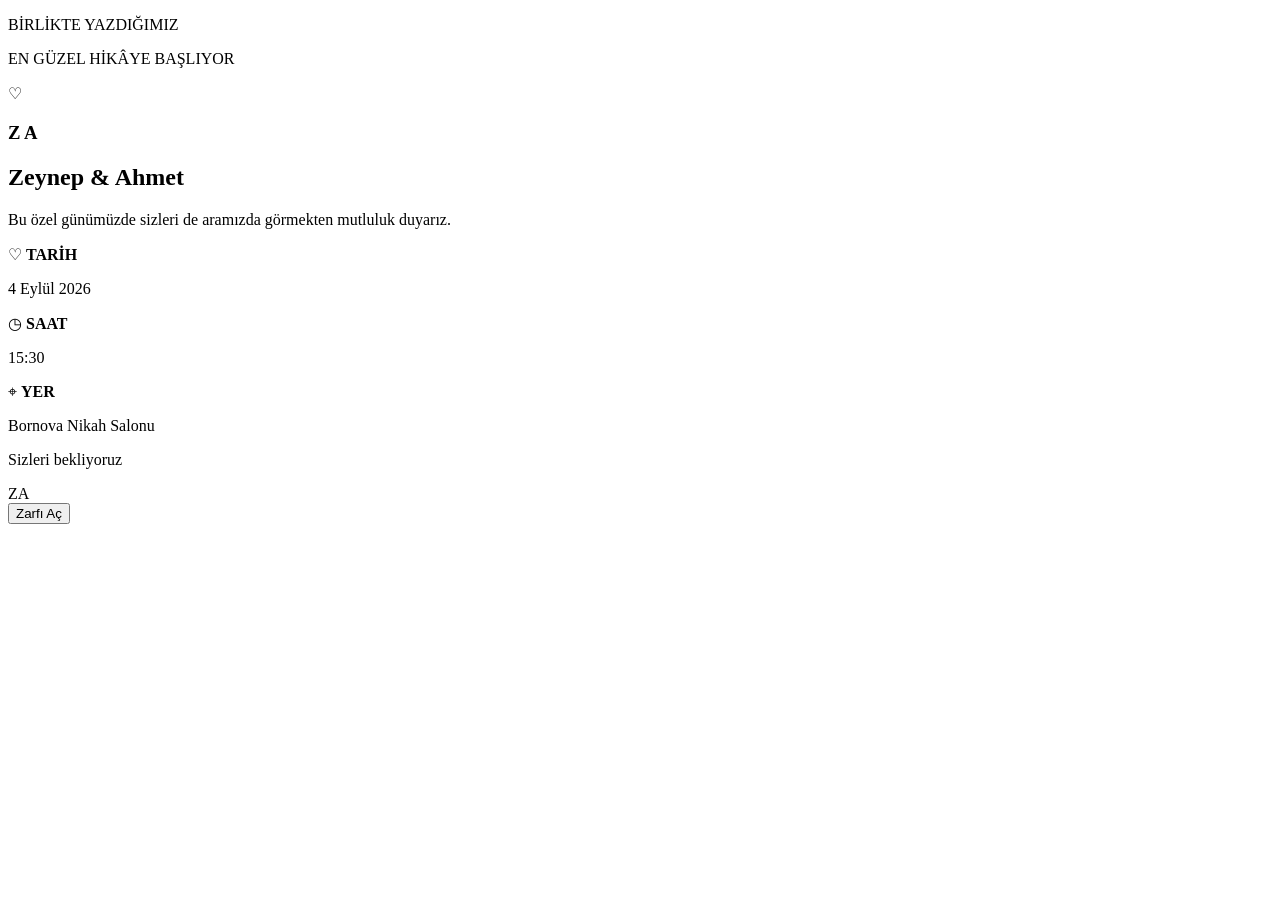
==== index.html @ 815297af "Update index.html" ====
<!DOCTYPE html>
<html lang="tr">
<head>
  <meta charset="UTF-8">

  <meta
    name="viewport"
    content="width=device-width, initial-scale=1.0"
  >

  <title>Zeynep & Ahmet | Nikâh Davetiyesi</title>

  <link rel="stylesheet" href="style.css">
</head>

<body>

  <main class="page">

    <section class="invitation-scene" id="invitationScene">

      <div class="envelope">

        <div class="envelope-back"></div>

        <article class="invitation-card">

          <p class="small-title">
            BİRLİKTE YAZDIĞIMIZ
          </p>

          <p class="small-title">
            EN GÜZEL HİKÂYE BAŞLIYOR
          </p>

          <div class="heart">♡</div>

          <h1>Z A</h1>

          <h2>Zeynep & Ahmet</h2>

          <p class="message">
            Bu özel günümüzde sizleri de aramızda görmekten
            mutluluk duyarız.
          </p>

          <div class="divider"></div>

          <div class="details">

            <div class="detail">
              <span class="icon">♡</span>
              <strong>TARİH</strong>
              <p>4 Eylül 2026</p>
            </div>

            <div class="detail">
              <span class="icon">◷</span>
              <strong>SAAT</strong>
              <p>15:30</p>
            </div>

            <div class="detail">
              <span class="icon">⌖</span>
              <strong>YER</strong>
              <p>Bornova Nikah Salonu</p>
            </div>

          </div>

          <p class="footer-text">
            Sizleri bekliyoruz
          </p>

        </article>

        <div class="envelope-flap"></div>

        <div class="envelope-front"></div>

        <div class="seal">
          ZA
        </div>

      </div>

      <button
        class="open-button"
        id="openButton"
        type="button"
      >
        Zarfı Aç
      </button>

    </section>

  </main>

  <script src="script.js"></script>

</body>
</html>
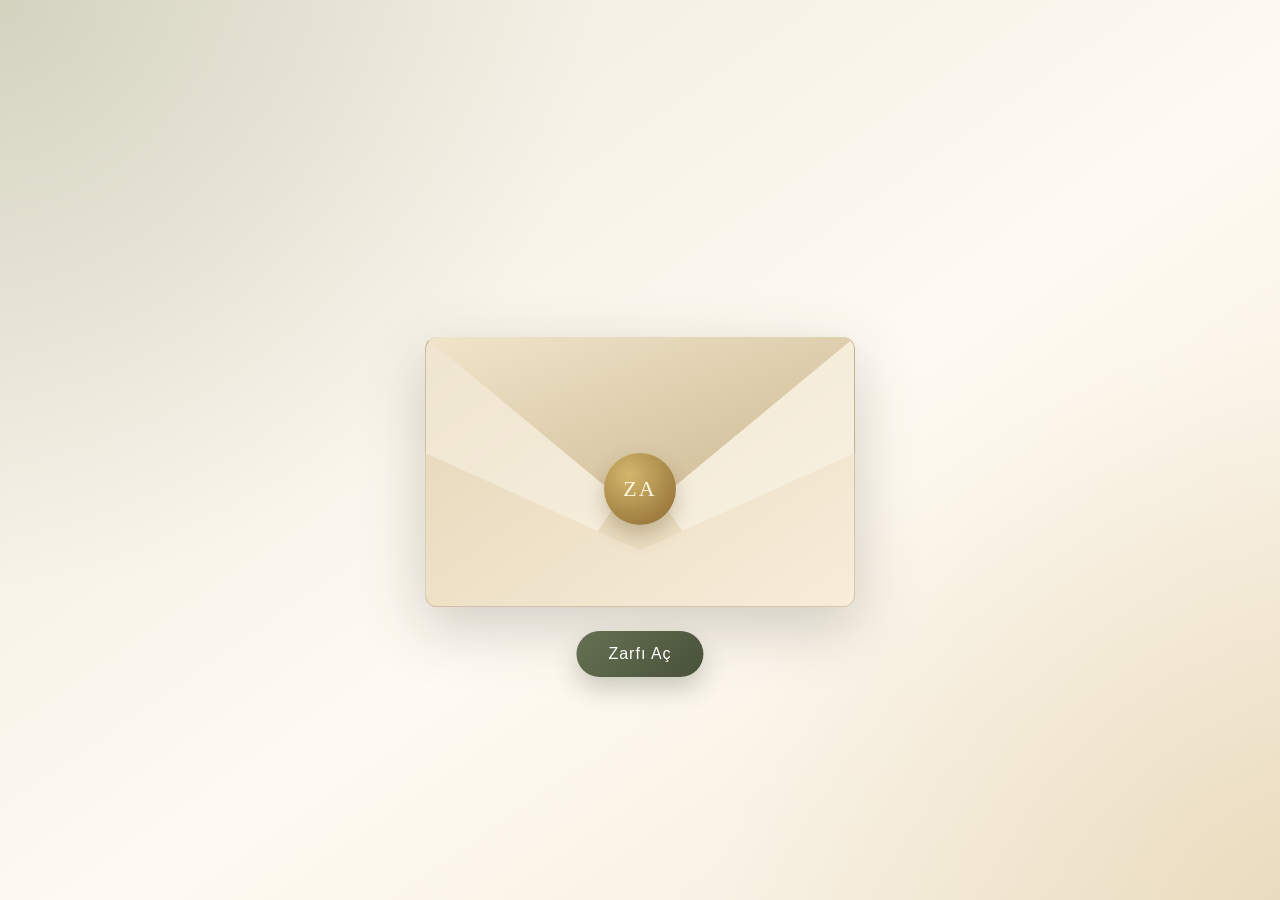
==== commit f09dc3a9: "Update index.html" ====
--- a/index.html
+++ b/index.html
@@ -97,7 +97,15 @@
 
   </main>
 
-  <script src="script.js"></script>
+ <script>
+const scene = document.getElementById("invitationScene");
+const button = document.getElementById("openButton");
+
+button.addEventListener("click", function () {
+    scene.classList.add("opened");
+    button.disabled = true;
+});
+</script>
 
 </body>
 </html>
--- a/style.css
+++ b/style.css
@@ -0,0 +1,317 @@
+* {
+  box-sizing: border-box;
+}
+
+html,
+body {
+  margin: 0;
+  min-height: 100%;
+}
+
+body {
+  min-height: 100vh;
+  overflow-x: hidden;
+  font-family: Georgia, "Times New Roman", serif;
+  color: #3f4735;
+  background:
+    radial-gradient(circle at top left, rgba(117, 131, 91, 0.22), transparent 38%),
+    radial-gradient(circle at bottom right, rgba(199, 161, 86, 0.2), transparent 36%),
+    linear-gradient(145deg, #eee9dc, #fffaf2 55%, #f2ead8);
+}
+
+.page {
+  min-height: 100vh;
+  display: flex;
+  align-items: center;
+  justify-content: center;
+  padding: 34px 16px 70px;
+}
+
+.invitation-scene {
+  position: relative;
+  width: min(92vw, 430px);
+  height: 390px;
+  perspective: 1400px;
+  transition: height 1s ease;
+}
+
+.envelope {
+  position: absolute;
+  left: 0;
+  bottom: 20px;
+  width: 100%;
+  height: 270px;
+  filter: drop-shadow(0 20px 30px rgba(51, 45, 33, 0.22));
+}
+
+.envelope-back {
+  position: absolute;
+  inset: 0;
+  overflow: hidden;
+  border: 1px solid rgba(122, 100, 60, 0.25);
+  border-radius: 12px;
+  background: linear-gradient(145deg, #dbc9a5, #f5ead2);
+}
+
+.envelope-back::before,
+.envelope-back::after {
+  content: "";
+  position: absolute;
+  bottom: -10px;
+  width: 78%;
+  height: 115%;
+  background: rgba(255, 251, 242, 0.55);
+}
+
+.envelope-back::before {
+  left: -35%;
+  transform: rotate(34deg);
+}
+
+.envelope-back::after {
+  right: -35%;
+  transform: rotate(-34deg);
+}
+
+.invitation-card {
+  position: absolute;
+  left: 22px;
+  bottom: 14px;
+  z-index: 2;
+  width: calc(100% - 44px);
+  min-height: 515px;
+  padding: 38px 22px 30px;
+  text-align: center;
+  border: 1px solid rgba(174, 136, 70, 0.42);
+  border-radius: 17px;
+  opacity: 0;
+  transform: translateY(255px) scale(0.96);
+  transition:
+    transform 1.25s cubic-bezier(.2, .8, .2, 1),
+    opacity 0.55s ease;
+  box-shadow: 0 16px 36px rgba(52, 46, 35, 0.18);
+  background:
+    linear-gradient(rgba(255, 255, 255, 0.94), rgba(255, 255, 255, 0.94)),
+    repeating-linear-gradient(
+      0deg,
+      transparent,
+      transparent 5px,
+      rgba(120, 95, 55, 0.03) 6px
+    );
+}
+
+.envelope-flap {
+  position: absolute;
+  top: 0;
+  left: 0;
+  z-index: 4;
+  width: 100%;
+  height: 178px;
+  transform-origin: top center;
+  transition: transform 0.9s ease;
+  clip-path: polygon(0 0, 100% 0, 50% 100%);
+  border-radius: 12px 12px 0 0;
+  background: linear-gradient(160deg, #f0e4ca, #cab68e);
+}
+
+.envelope-front {
+  position: absolute;
+  inset: 0;
+  z-index: 3;
+  pointer-events: none;
+  clip-path: polygon(0 43%, 50% 79%, 100% 43%, 100% 100%, 0 100%);
+  border: 1px solid rgba(122, 100, 60, 0.2);
+  border-radius: 12px;
+  background: linear-gradient(145deg, #e6d6b7, #f7edda);
+}
+
+.seal {
+  position: absolute;
+  top: 116px;
+  left: 50%;
+  z-index: 5;
+  width: 72px;
+  height: 72px;
+  display: grid;
+  place-items: center;
+  transform: translateX(-50%);
+  border-radius: 50%;
+  color: #fff6df;
+  font-size: 22px;
+  letter-spacing: 2px;
+  transition: opacity 0.35s ease, transform 0.35s ease;
+  box-shadow: 0 10px 20px rgba(82, 59, 23, 0.26);
+  background: radial-gradient(circle at 35% 30%, #d4b76d, #8b682e);
+}
+
+.open-button {
+  position: absolute;
+  left: 50%;
+  bottom: -50px;
+  z-index: 8;
+  transform: translateX(-50%);
+  padding: 14px 32px;
+  border: 0;
+  border-radius: 999px;
+  color: #fff;
+  font-size: 16px;
+  letter-spacing: 1px;
+  cursor: pointer;
+  background: linear-gradient(135deg, #667153, #485139);
+  box-shadow: 0 12px 25px rgba(54, 64, 43, 0.24);
+  transition: transform 0.2s ease, opacity 0.4s ease;
+}
+
+.open-button:active {
+  transform: translateX(-50%) scale(0.96);
+}
+
+.invitation-scene.opened {
+  height: 660px;
+}
+
+.invitation-scene.opened .envelope-flap {
+  z-index: 1;
+  transform: rotateX(180deg);
+}
+
+.invitation-scene.opened .seal {
+  opacity: 0;
+  transform: translateX(-50%) scale(0.35);
+}
+
+.invitation-scene.opened .invitation-card {
+  z-index: 6;
+  opacity: 1;
+  transform: translateY(-170px) scale(1);
+}
+
+.invitation-scene.opened .open-button {
+  opacity: 0;
+  pointer-events: none;
+}
+
+.small-title {
+  margin: 0 0 7px;
+  color: #68705c;
+  font-family: Arial, sans-serif;
+  font-size: 12px;
+  font-weight: 400;
+  letter-spacing: 3px;
+}
+
+.heart {
+  margin: 12px 0 15px;
+  color: #b58a3f;
+  font-size: 28px;
+}
+
+.invitation-card h1 {
+  margin: 0;
+  color: #45503b;
+  font-size: 68px;
+  font-weight: 400;
+  line-height: 1;
+  letter-spacing: 14px;
+}
+
+.invitation-card h2 {
+  margin: 18px 0 14px;
+  color: #a5772e;
+  font-family: "Brush Script MT", "Segoe Script", cursive;
+  font-size: 42px;
+  font-weight: 400;
+}
+
+.message {
+  max-width: 305px;
+  margin: 0 auto 20px;
+  color: #555b4d;
+  font-family: Arial, sans-serif;
+  font-size: 14px;
+  line-height: 1.85;
+  letter-spacing: 1.2px;
+}
+
+.divider {
+  width: 110px;
+  height: 1px;
+  margin: 20px auto;
+  background: linear-gradient(to right, transparent, #b78d43, transparent);
+}
+
+.details {
+  display: grid;
+  grid-template-columns: repeat(3, 1fr);
+  gap: 6px;
+  font-family: Arial, sans-serif;
+}
+
+.detail {
+  min-width: 0;
+  padding: 8px 5px;
+  border-right: 1px solid rgba(180, 138, 67, 0.38);
+}
+
+.detail:last-child {
+  border-right: 0;
+}
+
+.icon {
+  display: block;
+  margin-bottom: 8px;
+  color: #a97d33;
+  font-size: 23px;
+}
+
+.detail strong {
+  display: block;
+  margin-bottom: 7px;
+  color: #8b7145;
+  font-size: 10px;
+  letter-spacing: 2px;
+}
+
+.detail p {
+  margin: 0;
+  color: #30352d;
+  font-size: 12px;
+  line-height: 1.45;
+}
+
+.footer-text {
+  margin: 25px 0 0;
+  color: #4d5245;
+  font-family: "Brush Script MT", "Segoe Script", cursive;
+  font-size: 28px;
+}
+
+@media (max-width: 390px) {
+  .page {
+    padding-left: 10px;
+    padding-right: 10px;
+  }
+
+  .invitation-scene {
+    width: 96vw;
+  }
+
+  .invitation-card {
+    left: 16px;
+    width: calc(100% - 32px);
+    padding-left: 14px;
+    padding-right: 14px;
+  }
+
+  .invitation-card h1 {
+    font-size: 57px;
+  }
+
+  .invitation-card h2 {
+    font-size: 35px;
+  }
+
+  .detail p {
+    font-size: 11px;
+  }
+}
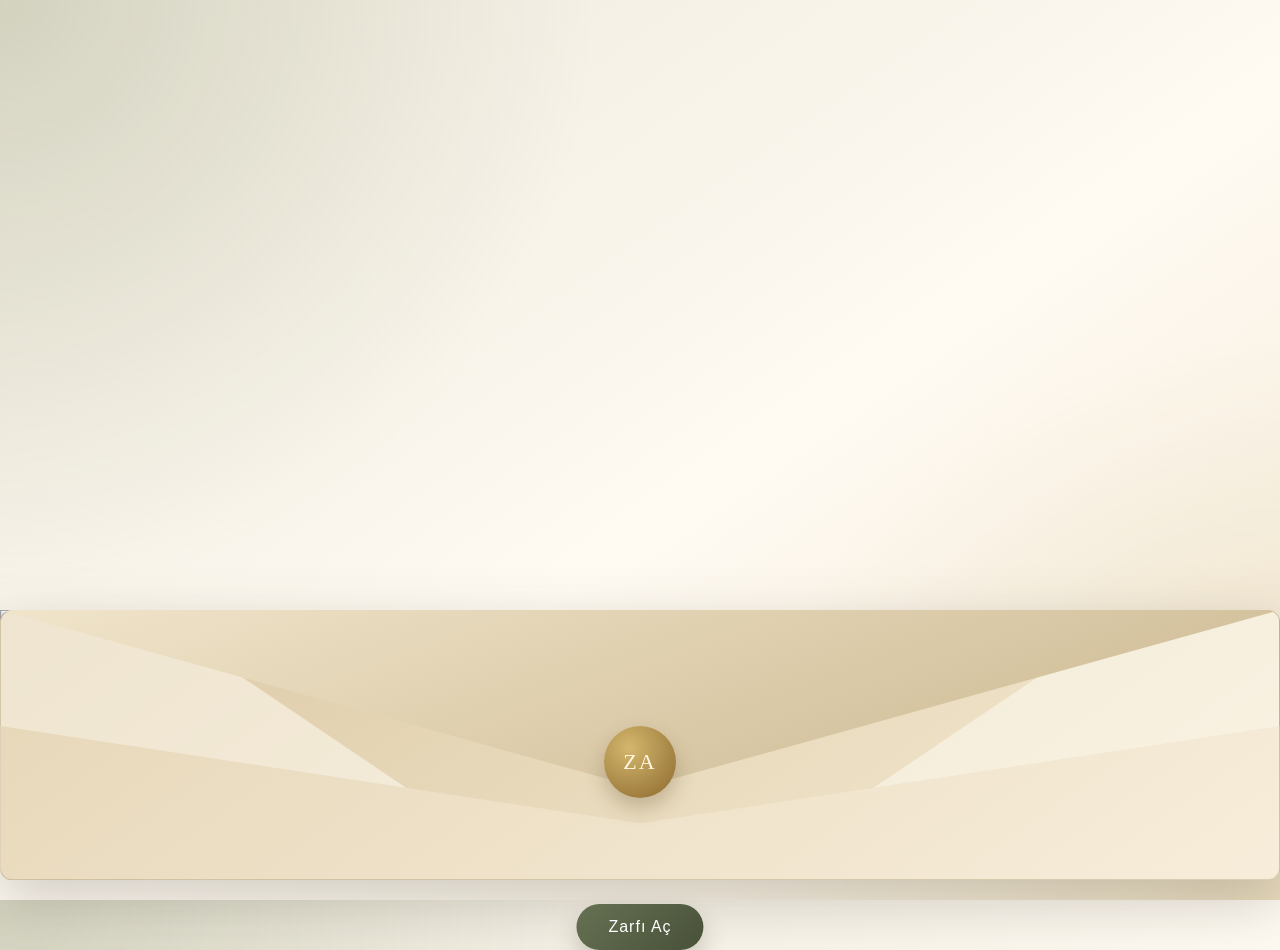
==== commit 3575e235: "Update index.html" ====
--- a/index.html
+++ b/index.html
@@ -1,111 +1,76 @@
-
 <!DOCTYPE html>
 <html lang="tr">
+
 <head>
-  <meta charset="UTF-8">
 
-  <meta
-    name="viewport"
-    content="width=device-width, initial-scale=1.0"
-  >
+<meta charset="UTF-8">
 
-  <title>Zeynep & Ahmet | Nikâh Davetiyesi</title>
+<meta
+name="viewport"
+content="width=device-width, initial-scale=1.0">
 
-  <link rel="stylesheet" href="style.css">
+<title>
+Zeynep & Ahmet
+</title>
+
+<link rel="stylesheet" href="style.css">
+
+<link rel="preconnect" href="https://fonts.googleapis.com">
+
+<link rel="preconnect"
+href="https://fonts.gstatic.com"
+crossorigin>
+
+<link href="https://fonts.googleapis.com/css2?family=Cormorant+Garamond:wght@300;400;500;600&family=Great+Vibes&display=swap"
+rel="stylesheet">
+
 </head>
 
 <body>
 
-  <main class="page">
+<div class="background"></div>
 
-    <section class="invitation-scene" id="invitationScene">
+<div class="particles"></div>
 
-      <div class="envelope">
+<div class="container">
 
-        <div class="envelope-back"></div>
+<div
+class="envelope"
+id="envelope">
 
-        <article class="invitation-card">
+<div class="envelope-back"></div>
 
-          <p class="small-title">
-            BİRLİKTE YAZDIĞIMIZ
-          </p>
+<div class="letter">
 
-          <p class="small-title">
-            EN GÜZEL HİKÂYE BAŞLIYOR
-          </p>
+<img
+src="davetiye.png"
+class="invitation-image"
+alt="Nikah Davetiyesi">
 
-          <div class="heart">♡</div>
+</div>
 
-          <h1>Z A</h1>
+<div class="envelope-front"></div>
 
-          <h2>Zeynep & Ahmet</h2>
+<div class="envelope-flap"></div>
 
-          <p class="message">
-            Bu özel günümüzde sizleri de aramızda görmekten
-            mutluluk duyarız.
-          </p>
+<div class="seal">
+ZA
+</div>
 
-          <div class="divider"></div>
+</div>
 
-          <div class="details">
+<button
+id="openBtn"
+class="open-button">
 
-            <div class="detail">
-              <span class="icon">♡</span>
-              <strong>TARİH</strong>
-              <p>4 Eylül 2026</p>
-            </div>
+Zarfı Aç
 
-            <div class="detail">
-              <span class="icon">◷</span>
-              <strong>SAAT</strong>
-              <p>15:30</p>
-            </div>
+</button>
 
-            <div class="detail">
-              <span class="icon">⌖</span>
-              <strong>YER</strong>
-              <p>Bornova Nikah Salonu</p>
-            </div>
+</div>
 
-          </div>
-
-          <p class="footer-text">
-            Sizleri bekliyoruz
-          </p>
-
-        </article>
-
-        <div class="envelope-flap"></div>
-
-        <div class="envelope-front"></div>
-
-        <div class="seal">
-          ZA
-        </div>
-
-      </div>
-
-      <button
-        class="open-button"
-        id="openButton"
-        type="button"
-      >
-        Zarfı Aç
-      </button>
-
-    </section>
-
-  </main>
-
- <script>
-const scene = document.getElementById("invitationScene");
-const button = document.getElementById("openButton");
-
-button.addEventListener("click", function () {
-    scene.classList.add("opened");
-    button.disabled = true;
-});
-</script>
+<script src="script.js"></script>
 
 </body>
+
 </html>
--- a/style.css
+++ b/style.css
@@ -181,9 +181,29 @@
 }
 
 .invitation-scene.opened .invitation-card {
-  z-index: 6;
-  opacity: 1;
-  transform: translateY(-170px) scale(1);
+    z-index: 6;
+    opacity: 1;
+    transform: translateY(-170px) scale(1);
+    animation: cardRise 1.3s cubic-bezier(.22,1,.36,1);
+}
+
+@keyframes cardRise {
+
+    0%{
+        opacity:0;
+        transform:translateY(220px) scale(.90);
+    }
+
+    60%{
+        opacity:1;
+        transform:translateY(-190px) scale(1.03);
+    }
+
+    100%{
+        opacity:1;
+        transform:translateY(-170px) scale(1);
+    }
+
 }
 
 .invitation-scene.opened .open-button {
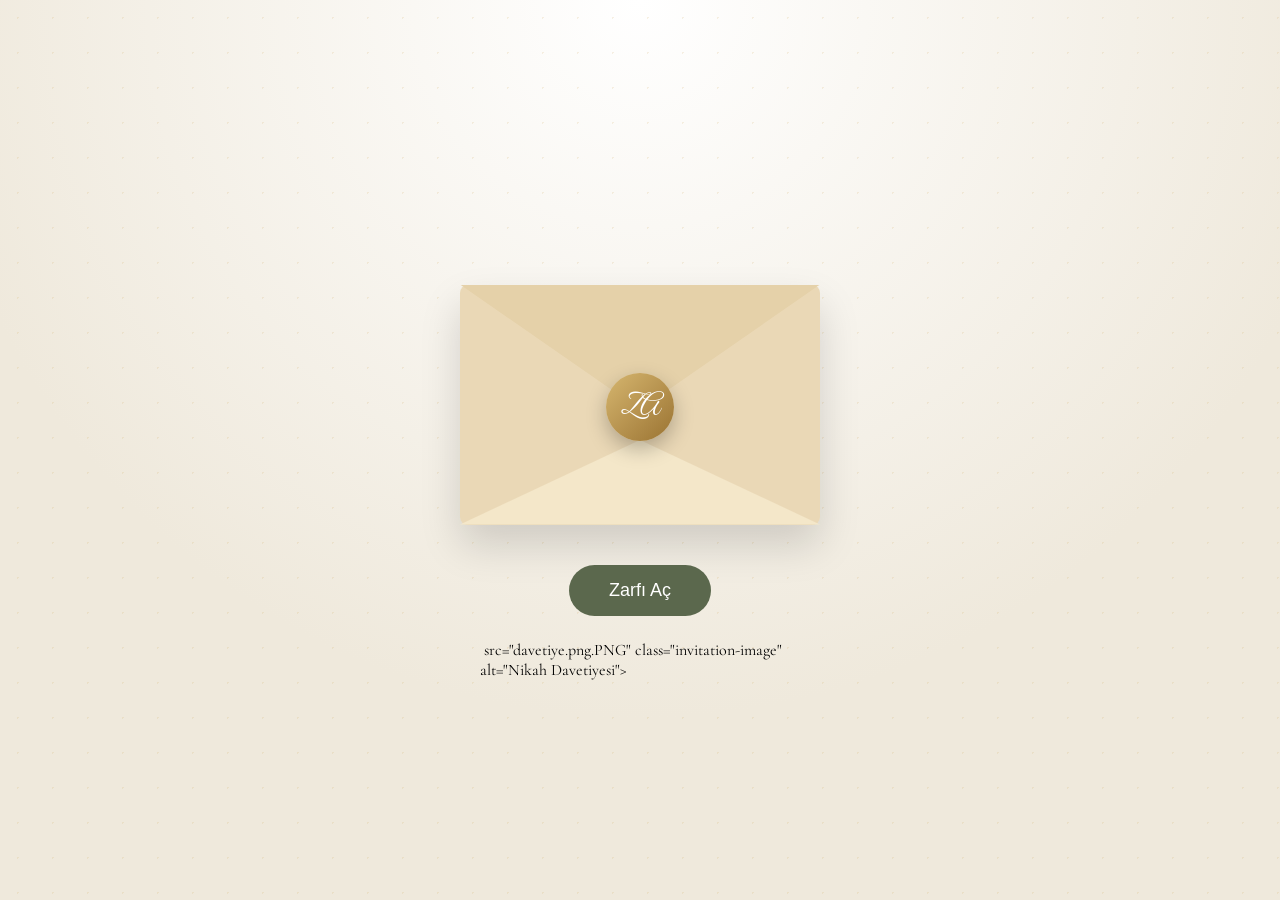
==== commit f5d9fe39: "Update index.html" ====
--- a/index.html
+++ b/index.html
@@ -42,8 +42,8 @@
 
 <div class="letter">
 
-<img
-src="davetiye.png"
+<img>
+src="davetiye.png.PNG"
 class="invitation-image"
 alt="Nikah Davetiyesi">
 
--- a/style.css
+++ b/style.css
@@ -1,337 +1,275 @@
-* {
-  box-sizing: border-box;
-}
-
-html,
-body {
-  margin: 0;
-  min-height: 100%;
-}
-
-body {
-  min-height: 100vh;
-  overflow-x: hidden;
-  font-family: Georgia, "Times New Roman", serif;
-  color: #3f4735;
-  background:
-    radial-gradient(circle at top left, rgba(117, 131, 91, 0.22), transparent 38%),
-    radial-gradient(circle at bottom right, rgba(199, 161, 86, 0.2), transparent 36%),
-    linear-gradient(145deg, #eee9dc, #fffaf2 55%, #f2ead8);
-}
-
-.page {
-  min-height: 100vh;
-  display: flex;
-  align-items: center;
-  justify-content: center;
-  padding: 34px 16px 70px;
-}
-
-.invitation-scene {
+*{
+margin:0;
+padding:0;
+box-sizing:border-box;
+}
+
+body{
+
+background:#efe9dc;
+
+font-family:'Cormorant Garamond',serif;
+
+overflow:hidden;
+
+height:100vh;
+
+display:flex;
+
+justify-content:center;
+
+align-items:center;
+
+}
+
+.background{
+
+position:fixed;
+
+inset:0;
+
+background:
+
+radial-gradient(circle at top,#ffffff,#efe9dc 65%);
+
+z-index:-3;
+
+}
+
+.particles{
+
+position:fixed;
+
+inset:0;
+
+background-image:
+
+radial-gradient(#d4b06a 1px,transparent 1px);
+
+background-size:35px 35px;
+
+opacity:.18;
+
+animation:moveBackground 35s linear infinite;
+
+z-index:-2;
+
+}
+
+@keyframes moveBackground{
+
+from{
+
+transform:translateY(0);
+
+}
+
+to{
+
+transform:translateY(-35px);
+
+}
+
+}
+
+.container{
+
+position:relative;
+
+width:420px;
+
+height:520px;
+
+display:flex;
+
+flex-direction:column;
+
+justify-content:center;
+
+align-items:center;
+
+}
+
+.envelope{
+
+position:relative;
+
+width:360px;
+
+height:240px;
+
+cursor:pointer;
+
+perspective:1200px;
+
+}
+
+.envelope-back{
+
+position:absolute;
+
+width:100%;
+
+height:100%;
+
+background:#ead8b6;
+
+border-radius:8px;
+
+box-shadow:
+
+0 20px 40px rgba(0,0,0,.15);
+
+overflow:hidden;
+
+}
+.envelope-front{
+
+position:absolute;
+bottom:0;
+width:100%;
+height:130px;
+background:#f4e7c9;
+clip-path:polygon(0 100%,50% 35%,100% 100%);
+z-index:4;
+
+}
+
+.envelope-flap{
+
+position:absolute;
+top:0;
+width:100%;
+height:125px;
+background:#e5d1a9;
+clip-path:polygon(0 0,100% 0,50% 100%);
+transform-origin:top;
+transition:1.2s;
+z-index:6;
+
+}
+
+.seal{
+
+position:absolute;
+left:50%;
+top:88px;
+transform:translateX(-50%);
+width:68px;
+height:68px;
+border-radius:50%;
+background:linear-gradient(135deg,#d6b66f,#9a7332);
+display:flex;
+justify-content:center;
+align-items:center;
+font-family:'Great Vibes',cursive;
+font-size:28px;
+color:white;
+box-shadow:0 8px 20px rgba(0,0,0,.25);
+z-index:7;
+transition:.5s;
+
+}
+
+.letter{
+
+position:absolute;
+left:20px;
+bottom:10px;
+width:320px;
+transform:translateY(165px);
+transition:1.4s cubic-bezier(.2,.9,.2,1);
+z-index:2;
+
+}
+
+.invitation-image{
+
+width:100%;
+display:block;
+border-radius:18px;
+box-shadow:0 20px 40px rgba(0,0,0,.25);
+
+}
+
+.open-button{
+
+margin-top:40px;
+padding:15px 40px;
+border:none;
+border-radius:50px;
+background:#5b684d;
+color:white;
+font-size:18px;
+cursor:pointer;
+transition:.3s;
+
+}
+
+.open-button:hover{
+
+transform:scale(1.05);
+
+}
+.invitation-card{
+    position:absolute;
+    left:50%;
+    top:50%;
+    width:320px;
+    transform:translate(-50%,40px) scale(.9);
+    opacity:0;
+    z-index:6;
+    transition:all 1.2s ease;
+    background:transparent;
+    border-radius:20px;
+    overflow:hidden;
+    box-shadow:none;
+}
+
+.davetiye-gorsel{
+    width:100%;
+    display:block;
+    border-radius:20px;
+}
+
+.invitation-scene.opened .invitation-card{
+    opacity:1;
+    transform:translate(-50%,-180px) scale(1);
+}
+.envelope-flap {
+  transform-origin: top center;
+  transition: transform 1s ease;
+  z-index: 5;
+}
+
+.letter {
+  transition: transform 1.2s ease, opacity 0.8s ease;
+  z-index: 2;
+}
+
+.seal {
+  transition: opacity 0.4s ease, transform 0.4s ease;
+  z-index: 6;
+}
+
+.envelope.open .envelope-flap {
+  transform: rotateX(180deg);
+  z-index: 1;
+}
+
+.envelope.open .letter {
+  transform: translateY(-55%);
+  z-index: 4;
+}
+
+.envelope.open .seal {
+  opacity: 0;
+  transform: scale(0);
+}
+
+.open-button {
   position: relative;
-  width: min(92vw, 430px);
-  height: 390px;
-  perspective: 1400px;
-  transition: height 1s ease;
-}
-
-.envelope {
-  position: absolute;
-  left: 0;
-  bottom: 20px;
-  width: 100%;
-  height: 270px;
-  filter: drop-shadow(0 20px 30px rgba(51, 45, 33, 0.22));
-}
-
-.envelope-back {
-  position: absolute;
-  inset: 0;
-  overflow: hidden;
-  border: 1px solid rgba(122, 100, 60, 0.25);
-  border-radius: 12px;
-  background: linear-gradient(145deg, #dbc9a5, #f5ead2);
-}
-
-.envelope-back::before,
-.envelope-back::after {
-  content: "";
-  position: absolute;
-  bottom: -10px;
-  width: 78%;
-  height: 115%;
-  background: rgba(255, 251, 242, 0.55);
-}
-
-.envelope-back::before {
-  left: -35%;
-  transform: rotate(34deg);
-}
-
-.envelope-back::after {
-  right: -35%;
-  transform: rotate(-34deg);
-}
-
-.invitation-card {
-  position: absolute;
-  left: 22px;
-  bottom: 14px;
-  z-index: 2;
-  width: calc(100% - 44px);
-  min-height: 515px;
-  padding: 38px 22px 30px;
-  text-align: center;
-  border: 1px solid rgba(174, 136, 70, 0.42);
-  border-radius: 17px;
-  opacity: 0;
-  transform: translateY(255px) scale(0.96);
-  transition:
-    transform 1.25s cubic-bezier(.2, .8, .2, 1),
-    opacity 0.55s ease;
-  box-shadow: 0 16px 36px rgba(52, 46, 35, 0.18);
-  background:
-    linear-gradient(rgba(255, 255, 255, 0.94), rgba(255, 255, 255, 0.94)),
-    repeating-linear-gradient(
-      0deg,
-      transparent,
-      transparent 5px,
-      rgba(120, 95, 55, 0.03) 6px
-    );
-}
-
-.envelope-flap {
-  position: absolute;
-  top: 0;
-  left: 0;
-  z-index: 4;
-  width: 100%;
-  height: 178px;
-  transform-origin: top center;
-  transition: transform 0.9s ease;
-  clip-path: polygon(0 0, 100% 0, 50% 100%);
-  border-radius: 12px 12px 0 0;
-  background: linear-gradient(160deg, #f0e4ca, #cab68e);
-}
-
-.envelope-front {
-  position: absolute;
-  inset: 0;
-  z-index: 3;
-  pointer-events: none;
-  clip-path: polygon(0 43%, 50% 79%, 100% 43%, 100% 100%, 0 100%);
-  border: 1px solid rgba(122, 100, 60, 0.2);
-  border-radius: 12px;
-  background: linear-gradient(145deg, #e6d6b7, #f7edda);
-}
-
-.seal {
-  position: absolute;
-  top: 116px;
-  left: 50%;
-  z-index: 5;
-  width: 72px;
-  height: 72px;
-  display: grid;
-  place-items: center;
-  transform: translateX(-50%);
-  border-radius: 50%;
-  color: #fff6df;
-  font-size: 22px;
-  letter-spacing: 2px;
-  transition: opacity 0.35s ease, transform 0.35s ease;
-  box-shadow: 0 10px 20px rgba(82, 59, 23, 0.26);
-  background: radial-gradient(circle at 35% 30%, #d4b76d, #8b682e);
-}
-
-.open-button {
-  position: absolute;
-  left: 50%;
-  bottom: -50px;
-  z-index: 8;
-  transform: translateX(-50%);
-  padding: 14px 32px;
-  border: 0;
-  border-radius: 999px;
-  color: #fff;
-  font-size: 16px;
-  letter-spacing: 1px;
+  z-index: 20;
   cursor: pointer;
-  background: linear-gradient(135deg, #667153, #485139);
-  box-shadow: 0 12px 25px rgba(54, 64, 43, 0.24);
-  transition: transform 0.2s ease, opacity 0.4s ease;
-}
-
-.open-button:active {
-  transform: translateX(-50%) scale(0.96);
-}
-
-.invitation-scene.opened {
-  height: 660px;
-}
-
-.invitation-scene.opened .envelope-flap {
-  z-index: 1;
-  transform: rotateX(180deg);
-}
-
-.invitation-scene.opened .seal {
-  opacity: 0;
-  transform: translateX(-50%) scale(0.35);
-}
-
-.invitation-scene.opened .invitation-card {
-    z-index: 6;
-    opacity: 1;
-    transform: translateY(-170px) scale(1);
-    animation: cardRise 1.3s cubic-bezier(.22,1,.36,1);
-}
-
-@keyframes cardRise {
-
-    0%{
-        opacity:0;
-        transform:translateY(220px) scale(.90);
-    }
-
-    60%{
-        opacity:1;
-        transform:translateY(-190px) scale(1.03);
-    }
-
-    100%{
-        opacity:1;
-        transform:translateY(-170px) scale(1);
-    }
-
-}
-
-.invitation-scene.opened .open-button {
-  opacity: 0;
-  pointer-events: none;
-}
-
-.small-title {
-  margin: 0 0 7px;
-  color: #68705c;
-  font-family: Arial, sans-serif;
-  font-size: 12px;
-  font-weight: 400;
-  letter-spacing: 3px;
-}
-
-.heart {
-  margin: 12px 0 15px;
-  color: #b58a3f;
-  font-size: 28px;
-}
-
-.invitation-card h1 {
-  margin: 0;
-  color: #45503b;
-  font-size: 68px;
-  font-weight: 400;
-  line-height: 1;
-  letter-spacing: 14px;
-}
-
-.invitation-card h2 {
-  margin: 18px 0 14px;
-  color: #a5772e;
-  font-family: "Brush Script MT", "Segoe Script", cursive;
-  font-size: 42px;
-  font-weight: 400;
-}
-
-.message {
-  max-width: 305px;
-  margin: 0 auto 20px;
-  color: #555b4d;
-  font-family: Arial, sans-serif;
-  font-size: 14px;
-  line-height: 1.85;
-  letter-spacing: 1.2px;
-}
-
-.divider {
-  width: 110px;
-  height: 1px;
-  margin: 20px auto;
-  background: linear-gradient(to right, transparent, #b78d43, transparent);
-}
-
-.details {
-  display: grid;
-  grid-template-columns: repeat(3, 1fr);
-  gap: 6px;
-  font-family: Arial, sans-serif;
-}
-
-.detail {
-  min-width: 0;
-  padding: 8px 5px;
-  border-right: 1px solid rgba(180, 138, 67, 0.38);
-}
-
-.detail:last-child {
-  border-right: 0;
-}
-
-.icon {
-  display: block;
-  margin-bottom: 8px;
-  color: #a97d33;
-  font-size: 23px;
-}
-
-.detail strong {
-  display: block;
-  margin-bottom: 7px;
-  color: #8b7145;
-  font-size: 10px;
-  letter-spacing: 2px;
-}
-
-.detail p {
-  margin: 0;
-  color: #30352d;
-  font-size: 12px;
-  line-height: 1.45;
-}
-
-.footer-text {
-  margin: 25px 0 0;
-  color: #4d5245;
-  font-family: "Brush Script MT", "Segoe Script", cursive;
-  font-size: 28px;
-}
-
-@media (max-width: 390px) {
-  .page {
-    padding-left: 10px;
-    padding-right: 10px;
-  }
-
-  .invitation-scene {
-    width: 96vw;
-  }
-
-  .invitation-card {
-    left: 16px;
-    width: calc(100% - 32px);
-    padding-left: 14px;
-    padding-right: 14px;
-  }
-
-  .invitation-card h1 {
-    font-size: 57px;
-  }
-
-  .invitation-card h2 {
-    font-size: 35px;
-  }
-
-  .detail p {
-    font-size: 11px;
-  }
-}
+  touch-action: manipulation;
+}
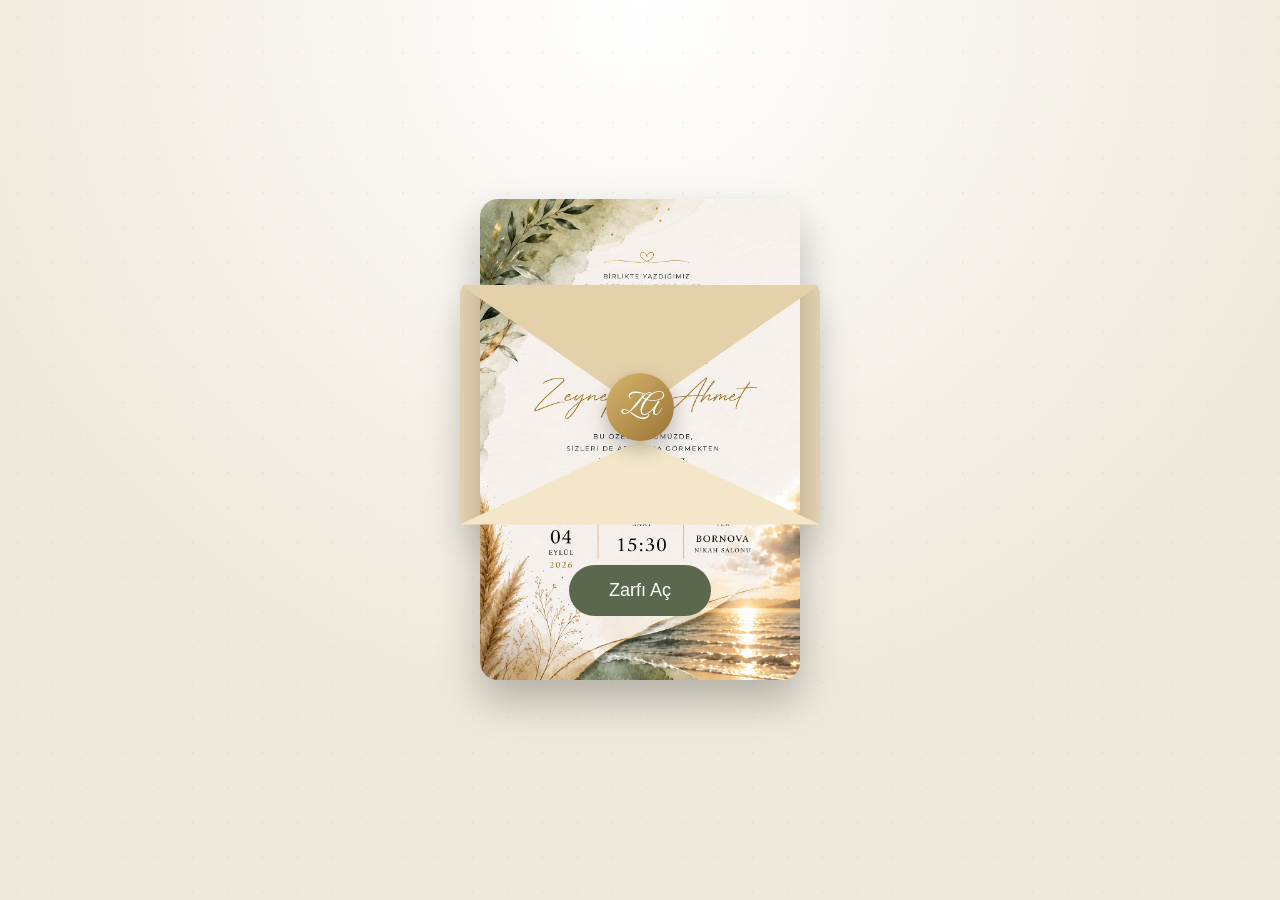
==== commit c7b394c4: "Update index.html" ====
--- a/index.html
+++ b/index.html
@@ -42,10 +42,10 @@
 
 <div class="letter">
 
-<img>
-src="davetiye.png.PNG"
-class="invitation-image"
-alt="Nikah Davetiyesi">
+<img
+  src="davetiye.png.PNG"
+  class="invitation-image"
+  alt="Nikah Davetiyesi">
 
 </div>
 
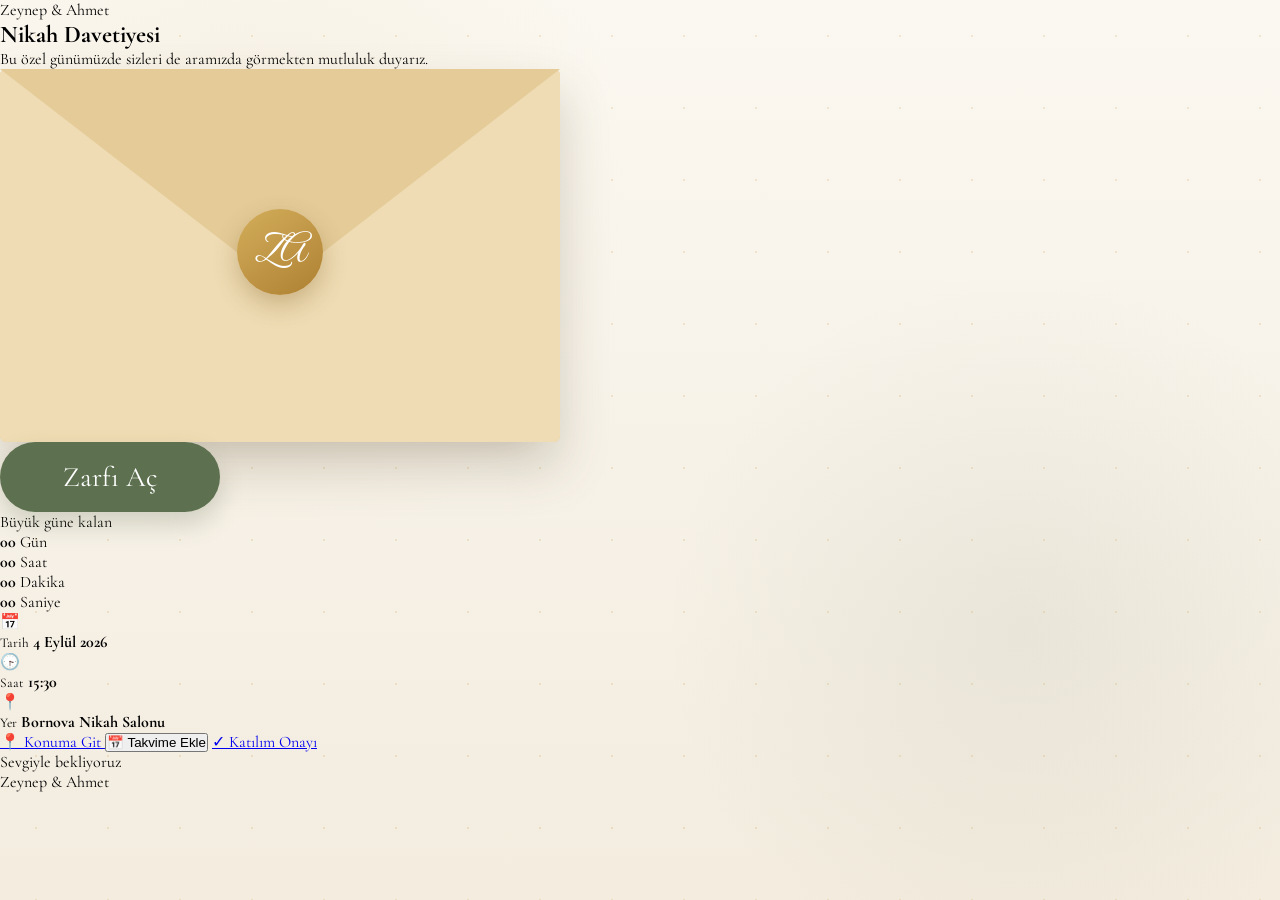
==== commit d69897b6: "Update index.html" ====
--- a/index.html
+++ b/index.html
@@ -1,76 +1,191 @@
 <!DOCTYPE html>
 <html lang="tr">
+<head>
+  <meta charset="UTF-8">
 
-<head>
+  <meta
+    name="viewport"
+    content="width=device-width, initial-scale=1.0, viewport-fit=cover">
 
-<meta charset="UTF-8">
+  <meta name="theme-color" content="#f8f3e8">
 
-<meta
-name="viewport"
-content="width=device-width, initial-scale=1.0">
+  <title>Zeynep & Ahmet | Nikah Davetiyesi</title>
 
-<title>
-Zeynep & Ahmet
-</title>
+  <link rel="preconnect" href="https://fonts.googleapis.com">
+  <link rel="preconnect" href="https://fonts.gstatic.com" crossorigin>
 
-<link rel="stylesheet" href="style.css">
+  <link
+    href="https://fonts.googleapis.com/css2?family=Cormorant+Garamond:wght@400;500;600&family=Great+Vibes&display=swap"
+    rel="stylesheet">
 
-<link rel="preconnect" href="https://fonts.googleapis.com">
-
-<link rel="preconnect"
-href="https://fonts.gstatic.com"
-crossorigin>
-
-<link href="https://fonts.googleapis.com/css2?family=Cormorant+Garamond:wght@300;400;500;600&family=Great+Vibes&display=swap"
-rel="stylesheet">
-
+  <link rel="stylesheet" href="style.css">
 </head>
 
 <body>
 
-<div class="background"></div>
+  <div class="background"></div>
+  <div class="particles"></div>
 
-<div class="particles"></div>
+  <main class="page">
 
-<div class="container">
+    <section class="hero">
 
-<div
-class="envelope"
-id="envelope">
+      <p class="small-title">Zeynep & Ahmet</p>
 
-<div class="envelope-back"></div>
+      <h1>Nikah Davetiyesi</h1>
 
-<div class="letter">
+      <p class="opening-text">
+        Bu özel günümüzde sizleri de aramızda görmekten mutluluk duyarız.
+      </p>
 
-<img
-  src="davetiye.png.PNG"
-  class="invitation-image"
-  alt="Nikah Davetiyesi">
+      <div class="envelope-area">
 
-</div>
+        <div class="envelope" id="envelope">
 
-<div class="envelope-front"></div>
+          <div class="envelope-back"></div>
 
-<div class="envelope-flap"></div>
+          <div class="letter">
+            <img
+              src="davetiye.png.PNG"
+              class="invitation-image"
+              alt="Zeynep ve Ahmet nikah davetiyesi">
+          </div>
 
-<div class="seal">
-ZA
-</div>
+          <div class="envelope-front"></div>
 
-</div>
+          <div class="envelope-flap"></div>
 
-<button
-id="openBtn"
-class="open-button">
+          <div class="seal">
+            <span>ZA</span>
+          </div>
 
-Zarfı Aç
+        </div>
 
-</button>
+      </div>
 
-</div>
+      <button
+        type="button"
+        id="openBtn"
+        class="open-button">
+        Zarfı Aç
+      </button>
 
-<script src="script.js"></script>
+    </section>
+
+    <section
+      class="details"
+      id="details"
+      aria-hidden="true">
+
+      <div class="countdown-card">
+
+        <p class="section-label">Büyük güne kalan</p>
+
+        <div class="countdown">
+
+          <div class="time-box">
+            <strong id="days">00</strong>
+            <span>Gün</span>
+          </div>
+
+          <div class="time-box">
+            <strong id="hours">00</strong>
+            <span>Saat</span>
+          </div>
+
+          <div class="time-box">
+            <strong id="minutes">00</strong>
+            <span>Dakika</span>
+          </div>
+
+          <div class="time-box">
+            <strong id="seconds">00</strong>
+            <span>Saniye</span>
+          </div>
+
+        </div>
+
+      </div>
+
+      <div class="information-card">
+
+        <div class="information-item">
+          <span class="icon">📅</span>
+
+          <div>
+            <small>Tarih</small>
+            <strong>4 Eylül 2026</strong>
+          </div>
+        </div>
+
+        <div class="information-item">
+          <span class="icon">🕞</span>
+
+          <div>
+            <small>Saat</small>
+            <strong>15:30</strong>
+          </div>
+        </div>
+
+        <div class="information-item">
+          <span class="icon">📍</span>
+
+          <div>
+            <small>Yer</small>
+            <strong>Bornova Nikah Salonu</strong>
+          </div>
+        </div>
+
+      </div>
+
+      <div class="action-buttons">
+
+        <a
+          class="action-button"
+          href="https://www.google.com/maps/search/?api=1&query=Bornova+Nikah+Salonu"
+          target="_blank"
+          rel="noopener noreferrer">
+          <span>📍</span>
+          Konuma Git
+        </a>
+
+        <button
+          type="button"
+          class="action-button"
+          id="calendarBtn">
+          <span>📅</span>
+          Takvime Ekle
+        </button>
+
+        <a
+          class="action-button whatsapp"
+          href="https://wa.me/?text=Zeynep%20ve%20Ahmet'in%204%20Eylül%202026%20tarihindeki%20nikahına%20katılacağım."
+          target="_blank"
+          rel="noopener noreferrer">
+          <span>✓</span>
+          Katılım Onayı
+        </a>
+
+      </div>
+
+      <p class="footer-message">
+        Sevgiyle bekliyoruz
+      </p>
+
+      <p class="couple-name">
+        Zeynep & Ahmet
+      </p>
+
+    </section>
+
+  </main>
+
+  <div
+    class="confetti-container"
+    id="confettiContainer">
+  </div>
+
+  <script src="script.js"></script>
 
 </body>
-
 </html>
--- a/style.css
+++ b/style.css
@@ -1,275 +1,228 @@
-*{
-margin:0;
-padding:0;
-box-sizing:border-box;
-}
-
-body{
-
-background:#efe9dc;
-
-font-family:'Cormorant Garamond',serif;
-
-overflow:hidden;
-
-height:100vh;
-
-display:flex;
-
-justify-content:center;
-
-align-items:center;
-
-}
-
-.background{
-
-position:fixed;
-
-inset:0;
-
-background:
-
-radial-gradient(circle at top,#ffffff,#efe9dc 65%);
-
-z-index:-3;
-
-}
-
-.particles{
-
-position:fixed;
-
-inset:0;
-
-background-image:
-
-radial-gradient(#d4b06a 1px,transparent 1px);
-
-background-size:35px 35px;
-
-opacity:.18;
-
-animation:moveBackground 35s linear infinite;
-
-z-index:-2;
-
-}
-
-@keyframes moveBackground{
-
-from{
-
-transform:translateY(0);
-
-}
-
-to{
-
-transform:translateY(-35px);
-
-}
-
-}
-
-.container{
-
-position:relative;
-
-width:420px;
-
-height:520px;
-
-display:flex;
-
-flex-direction:column;
-
-justify-content:center;
-
-align-items:center;
-
-}
-
-.envelope{
-
-position:relative;
-
-width:360px;
-
-height:240px;
-
-cursor:pointer;
-
-perspective:1200px;
-
-}
-
-.envelope-back{
-
-position:absolute;
-
-width:100%;
-
-height:100%;
-
-background:#ead8b6;
-
-border-radius:8px;
-
-box-shadow:
-
-0 20px 40px rgba(0,0,0,.15);
-
-overflow:hidden;
-
-}
-.envelope-front{
-
-position:absolute;
-bottom:0;
-width:100%;
-height:130px;
-background:#f4e7c9;
-clip-path:polygon(0 100%,50% 35%,100% 100%);
-z-index:4;
-
-}
-
-.envelope-flap{
-
-position:absolute;
-top:0;
-width:100%;
-height:125px;
-background:#e5d1a9;
-clip-path:polygon(0 0,100% 0,50% 100%);
-transform-origin:top;
-transition:1.2s;
-z-index:6;
-
-}
-
-.seal{
-
-position:absolute;
-left:50%;
-top:88px;
-transform:translateX(-50%);
-width:68px;
-height:68px;
-border-radius:50%;
-background:linear-gradient(135deg,#d6b66f,#9a7332);
-display:flex;
-justify-content:center;
-align-items:center;
-font-family:'Great Vibes',cursive;
-font-size:28px;
-color:white;
-box-shadow:0 8px 20px rgba(0,0,0,.25);
-z-index:7;
-transition:.5s;
-
-}
-
-.letter{
-
-position:absolute;
-left:20px;
-bottom:10px;
-width:320px;
-transform:translateY(165px);
-transition:1.4s cubic-bezier(.2,.9,.2,1);
-z-index:2;
-
-}
-
-.invitation-image{
-
-width:100%;
-display:block;
-border-radius:18px;
-box-shadow:0 20px 40px rgba(0,0,0,.25);
-
-}
-
-.open-button{
-
-margin-top:40px;
-padding:15px 40px;
-border:none;
-border-radius:50px;
-background:#5b684d;
-color:white;
-font-size:18px;
-cursor:pointer;
-transition:.3s;
-
-}
-
-.open-button:hover{
-
-transform:scale(1.05);
-
-}
-.invitation-card{
-    position:absolute;
-    left:50%;
-    top:50%;
-    width:320px;
-    transform:translate(-50%,40px) scale(.9);
-    opacity:0;
-    z-index:6;
-    transition:all 1.2s ease;
-    background:transparent;
-    border-radius:20px;
-    overflow:hidden;
-    box-shadow:none;
-}
-
-.davetiye-gorsel{
-    width:100%;
-    display:block;
-    border-radius:20px;
-}
-
-.invitation-scene.opened .invitation-card{
-    opacity:1;
-    transform:translate(-50%,-180px) scale(1);
-}
+* {
+  margin: 0;
+  padding: 0;
+  box-sizing: border-box;
+}
+
+html,
+body {
+  width: 100%;
+  min-height: 100%;
+}
+
+body {
+  overflow-x: hidden;
+  background: #f7f2e8;
+  font-family: "Cormorant Garamond", serif;
+}
+
+.background {
+  position: fixed;
+  inset: 0;
+  z-index: -3;
+  background:
+    radial-gradient(circle at 20% 20%, rgba(211, 177, 104, 0.1), transparent 30%),
+    radial-gradient(circle at 80% 70%, rgba(87, 105, 73, 0.08), transparent 30%),
+    linear-gradient(180deg, #fbf8f1 0%, #f3ecdf 100%);
+}
+
+.particles {
+  position: fixed;
+  inset: 0;
+  z-index: -2;
+  pointer-events: none;
+  opacity: 0.45;
+  background-image: radial-gradient(
+    circle,
+    rgba(199, 158, 74, 0.45) 1.2px,
+    transparent 1.4px
+  );
+  background-size: 72px 72px;
+}
+
+.container {
+  width: 100%;
+  min-height: 100vh;
+  padding: 80px 18px 60px;
+  display: flex;
+  flex-direction: column;
+  justify-content: center;
+  align-items: center;
+  gap: 42px;
+}
+
+.envelope {
+  position: relative;
+  width: min(88vw, 560px);
+  aspect-ratio: 1.5 / 1;
+  perspective: 1500px;
+}
+
+.envelope-back {
+  position: absolute;
+  inset: 0;
+  z-index: 1;
+  border-radius: 6px;
+  background: #e7cfa0;
+  box-shadow: 0 25px 50px rgba(83, 67, 40, 0.22);
+}
+
+.letter {
+  position: absolute;
+  left: 6%;
+  right: 6%;
+  bottom: 5%;
+  height: 88%;
+  z-index: 2;
+  overflow: hidden;
+  border-radius: 18px;
+  background: #fffdf8;
+  box-shadow: 0 12px 28px rgba(78, 63, 40, 0.18);
+  transition:
+    transform 1.1s cubic-bezier(0.22, 1, 0.36, 1),
+    z-index 0s linear 0.45s;
+}
+
+.invitation-image {
+  display: block;
+  width: 100%;
+  height: 100%;
+  object-fit: contain;
+  background: #fffdf8;
+}
+
+.envelope-front {
+  position: absolute;
+  inset: 0;
+  z-index: 4;
+  overflow: hidden;
+  border-radius: 6px;
+  pointer-events: none;
+}
+
+.envelope-front::before,
+.envelope-front::after {
+  content: "";
+  position: absolute;
+  bottom: 0;
+  width: 52%;
+  height: 100%;
+  background: #efdcb4;
+}
+
+.envelope-front::before {
+  left: 0;
+  clip-path: polygon(0 0, 100% 50%, 100% 100%, 0 100%);
+}
+
+.envelope-front::after {
+  right: 0;
+  clip-path: polygon(100% 0, 0 50%, 0 100%, 100% 100%);
+}
+
 .envelope-flap {
+  position: absolute;
+  top: 0;
+  left: 0;
+  width: 100%;
+  height: 58%;
+  z-index: 5;
   transform-origin: top center;
-  transition: transform 1s ease;
+  transform: rotateX(0deg);
+  clip-path: polygon(0 0, 50% 100%, 100% 0);
+  background: #e4cb98;
+  backface-visibility: hidden;
+  transition:
+    transform 0.95s cubic-bezier(0.22, 1, 0.36, 1),
+    z-index 0s linear 0.45s;
+}
+
+.seal {
+  position: absolute;
+  top: 49%;
+  left: 50%;
+  z-index: 6;
+  width: 86px;
+  height: 86px;
+  display: flex;
+  align-items: center;
+  justify-content: center;
+  transform: translate(-50%, -50%);
+  border-radius: 50%;
+  background: linear-gradient(145deg, #d3ae5b, #ae8032);
+  color: white;
+  font-family: "Great Vibes", cursive;
+  font-size: 37px;
+  box-shadow: 0 10px 24px rgba(117, 80, 21, 0.3);
+  transition:
+    opacity 0.35s ease,
+    transform 0.35s ease;
+}
+
+.envelope.open .envelope-flap {
+  z-index: 1;
+  transform: rotateX(180deg);
+}
+
+.envelope.open .letter {
   z-index: 5;
-}
-
-.letter {
-  transition: transform 1.2s ease, opacity 0.8s ease;
-  z-index: 2;
-}
-
-.seal {
-  transition: opacity 0.4s ease, transform 0.4s ease;
-  z-index: 6;
-}
-
-.envelope.open .envelope-flap {
-  transform: rotateX(180deg);
-  z-index: 1;
-}
-
-.envelope.open .letter {
-  transform: translateY(-55%);
-  z-index: 4;
+  transform: translateY(-62%);
 }
 
 .envelope.open .seal {
   opacity: 0;
-  transform: scale(0);
+  transform: translate(-50%, -50%) scale(0.4);
+  pointer-events: none;
 }
 
 .open-button {
   position: relative;
   z-index: 20;
+  min-width: 220px;
+  padding: 18px 38px;
+  border: 0;
+  border-radius: 999px;
+  background: #5d704f;
+  color: #ffffff;
+  font-family: inherit;
+  font-size: 28px;
   cursor: pointer;
+  box-shadow: 0 12px 25px rgba(74, 90, 61, 0.22);
+  transition:
+    transform 0.2s ease,
+    background 0.2s ease;
   touch-action: manipulation;
-}
+  -webkit-tap-highlight-color: transparent;
+}
+
+.open-button:active {
+  transform: scale(0.97);
+}
+
+@media (max-width: 600px) {
+  .container {
+    padding-top: 135px;
+    justify-content: flex-start;
+    gap: 62px;
+  }
+
+  .envelope {
+    width: 92vw;
+  }
+
+  .seal {
+    width: 72px;
+    height: 72px;
+    font-size: 31px;
+  }
+
+  .open-button {
+    min-width: 190px;
+    padding: 16px 30px;
+    font-size: 24px;
+  }
+
+  .envelope.open .letter {
+    transform: translateY(-58%);
+  }
+}
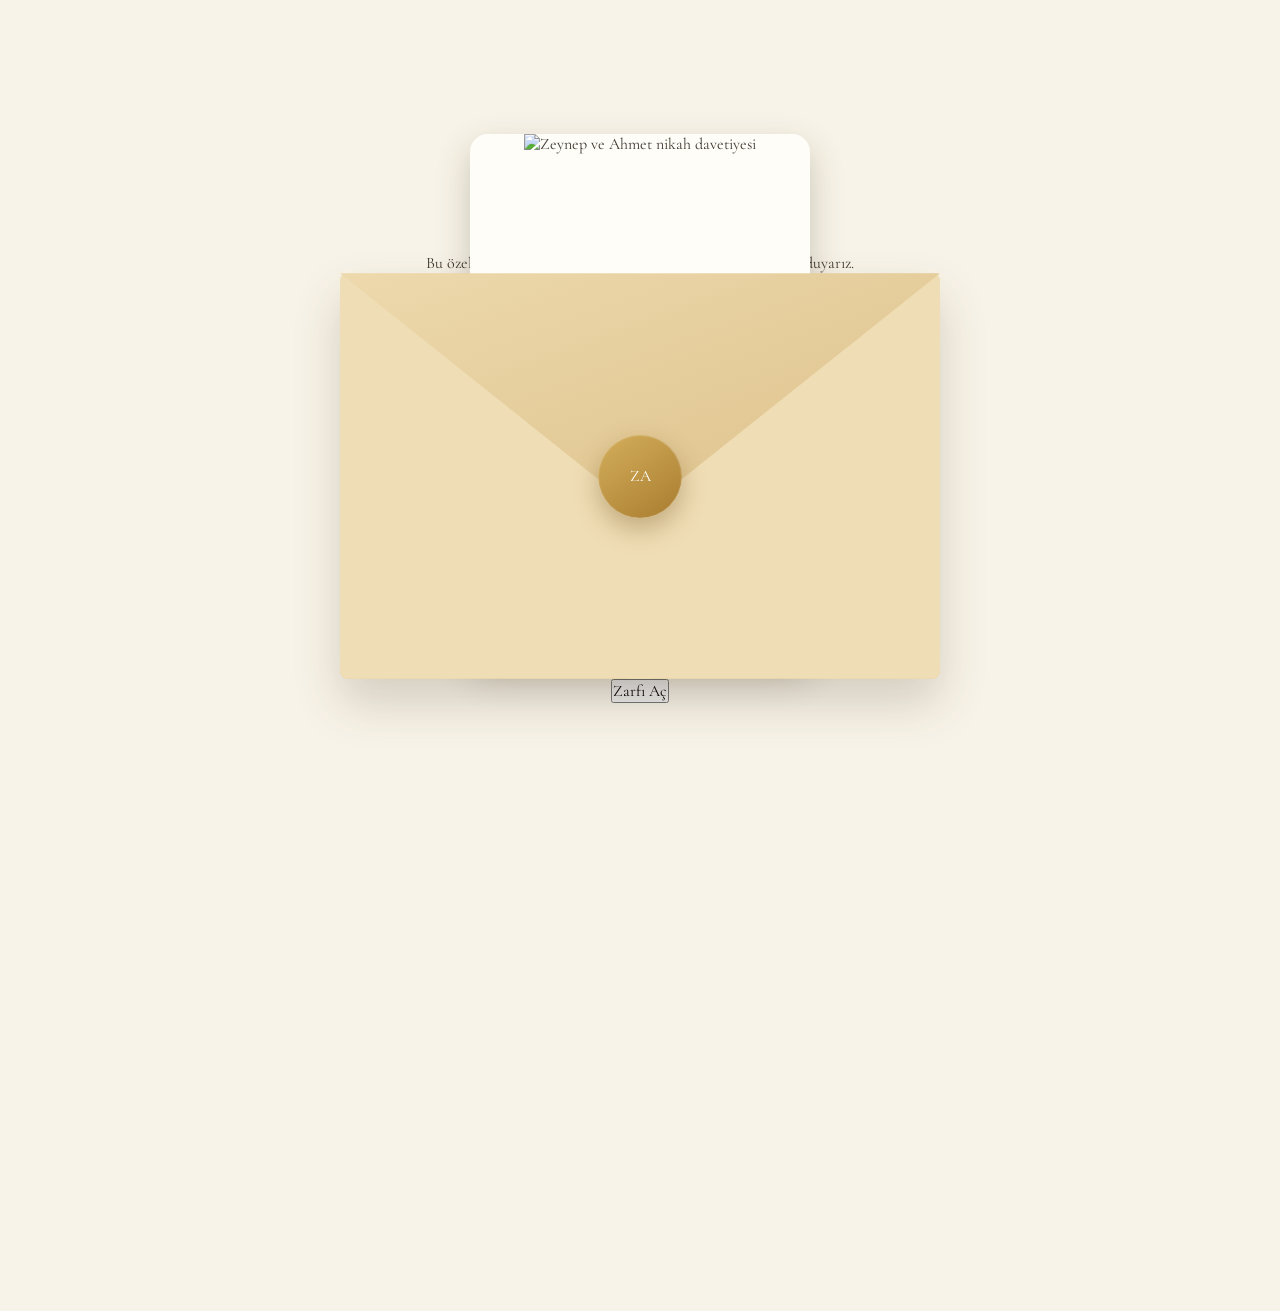
==== commit 667f119b: "Add files via upload" ====
--- a/index.html
+++ b/index.html
@@ -2,190 +2,70 @@
 <html lang="tr">
 <head>
   <meta charset="UTF-8">
-
-  <meta
-    name="viewport"
-    content="width=device-width, initial-scale=1.0, viewport-fit=cover">
-
+  <meta name="viewport" content="width=device-width, initial-scale=1, viewport-fit=cover">
   <meta name="theme-color" content="#f8f3e8">
-
   <title>Zeynep & Ahmet | Nikah Davetiyesi</title>
-
   <link rel="preconnect" href="https://fonts.googleapis.com">
   <link rel="preconnect" href="https://fonts.gstatic.com" crossorigin>
-
-  <link
-    href="https://fonts.googleapis.com/css2?family=Cormorant+Garamond:wght@400;500;600&family=Great+Vibes&display=swap"
-    rel="stylesheet">
-
+  <link href="https://fonts.googleapis.com/css2?family=Cormorant+Garamond:wght@400;500;600&family=Great+Vibes&display=swap" rel="stylesheet">
   <link rel="stylesheet" href="style.css">
 </head>
-
 <body>
-
-  <div class="background"></div>
-  <div class="particles"></div>
+  <div class="page-bg"></div>
+  <div class="dots"></div>
 
   <main class="page">
+    <section class="hero">
+      <p class="names">Zeynep & Ahmet</p>
+      <h1>Nikah Davetiyesi</h1>
+      <p class="intro">Bu özel günümüzde sizleri de aramızda görmekten mutluluk duyarız.</p>
 
-    <section class="hero">
-
-      <p class="small-title">Zeynep & Ahmet</p>
-
-      <h1>Nikah Davetiyesi</h1>
-
-      <p class="opening-text">
-        Bu özel günümüzde sizleri de aramızda görmekten mutluluk duyarız.
-      </p>
-
-      <div class="envelope-area">
-
-        <div class="envelope" id="envelope">
-
+      <div class="stage">
+        <div class="envelope" id="envelope" aria-label="Nikah davetiyesi zarfı">
           <div class="envelope-back"></div>
 
           <div class="letter">
-            <img
-              src="davetiye.png.PNG"
-              class="invitation-image"
-              alt="Zeynep ve Ahmet nikah davetiyesi">
+            <img src="davetiye.png" alt="Zeynep ve Ahmet nikah davetiyesi">
           </div>
 
           <div class="envelope-front"></div>
-
           <div class="envelope-flap"></div>
-
-          <div class="seal">
-            <span>ZA</span>
-          </div>
-
+          <div class="seal">ZA</div>
         </div>
-
       </div>
 
-      <button
-        type="button"
-        id="openBtn"
-        class="open-button">
-        Zarfı Aç
-      </button>
-
+      <button class="open-btn" id="openBtn" type="button">Zarfı Aç</button>
     </section>
 
-    <section
-      class="details"
-      id="details"
-      aria-hidden="true">
-
-      <div class="countdown-card">
-
-        <p class="section-label">Büyük güne kalan</p>
-
+    <section class="details" id="details" aria-hidden="true">
+      <div class="card countdown-card">
+        <p class="card-title">Büyük güne kalan</p>
         <div class="countdown">
-
-          <div class="time-box">
-            <strong id="days">00</strong>
-            <span>Gün</span>
-          </div>
-
-          <div class="time-box">
-            <strong id="hours">00</strong>
-            <span>Saat</span>
-          </div>
-
-          <div class="time-box">
-            <strong id="minutes">00</strong>
-            <span>Dakika</span>
-          </div>
-
-          <div class="time-box">
-            <strong id="seconds">00</strong>
-            <span>Saniye</span>
-          </div>
-
+          <div><strong id="days">00</strong><span>Gün</span></div>
+          <div><strong id="hours">00</strong><span>Saat</span></div>
+          <div><strong id="minutes">00</strong><span>Dakika</span></div>
+          <div><strong id="seconds">00</strong><span>Saniye</span></div>
         </div>
-
       </div>
 
-      <div class="information-card">
-
-        <div class="information-item">
-          <span class="icon">📅</span>
-
-          <div>
-            <small>Tarih</small>
-            <strong>4 Eylül 2026</strong>
-          </div>
-        </div>
-
-        <div class="information-item">
-          <span class="icon">🕞</span>
-
-          <div>
-            <small>Saat</small>
-            <strong>15:30</strong>
-          </div>
-        </div>
-
-        <div class="information-item">
-          <span class="icon">📍</span>
-
-          <div>
-            <small>Yer</small>
-            <strong>Bornova Nikah Salonu</strong>
-          </div>
-        </div>
-
+      <div class="card info-card">
+        <div class="info-row"><span>📅</span><div><small>Tarih</small><strong>4 Eylül 2026</strong></div></div>
+        <div class="info-row"><span>🕞</span><div><small>Saat</small><strong>15:30</strong></div></div>
+        <div class="info-row"><span>📍</span><div><small>Yer</small><strong>Bornova Nikah Salonu</strong></div></div>
       </div>
 
-      <div class="action-buttons">
-
-        <a
-          class="action-button"
-          href="https://www.google.com/maps/search/?api=1&query=Bornova+Nikah+Salonu"
-          target="_blank"
-          rel="noopener noreferrer">
-          <span>📍</span>
-          Konuma Git
-        </a>
-
-        <button
-          type="button"
-          class="action-button"
-          id="calendarBtn">
-          <span>📅</span>
-          Takvime Ekle
-        </button>
-
-        <a
-          class="action-button whatsapp"
-          href="https://wa.me/?text=Zeynep%20ve%20Ahmet'in%204%20Eylül%202026%20tarihindeki%20nikahına%20katılacağım."
-          target="_blank"
-          rel="noopener noreferrer">
-          <span>✓</span>
-          Katılım Onayı
-        </a>
-
+      <div class="actions">
+        <a href="https://www.google.com/maps/search/?api=1&query=Bornova+Nikah+Salonu" target="_blank" rel="noopener">📍 Konuma Git</a>
+        <button type="button" id="calendarBtn">📅 Takvime Ekle</button>
+        <a href="https://wa.me/?text=Zeynep%20ve%20Ahmet%27in%204%20Eyl%C3%BCl%202026%20tarihindeki%20nikah%C4%B1na%20kat%C4%B1laca%C4%9F%C4%B1m." target="_blank" rel="noopener">✓ Katılım Onayı</a>
       </div>
 
-      <p class="footer-message">
-        Sevgiyle bekliyoruz
-      </p>
-
-      <p class="couple-name">
-        Zeynep & Ahmet
-      </p>
-
+      <p class="closing">Sevgiyle bekliyoruz</p>
+      <p class="signature">Zeynep & Ahmet</p>
     </section>
-
   </main>
 
-  <div
-    class="confetti-container"
-    id="confettiContainer">
-  </div>
-
+  <div class="confetti-layer" id="confettiLayer"></div>
   <script src="script.js"></script>
-
 </body>
 </html>
--- a/style.css
+++ b/style.css
@@ -1,19 +1,33 @@
+:root {
+  --cream: #f8f3e8;
+  --cream-light: #fffdf8;
+  --gold: #c59b47;
+  --green: #5e704f;
+  --green-dark: #45573b;
+  --text: #3e372e;
+}
+
 * {
   margin: 0;
   padding: 0;
   box-sizing: border-box;
 }
 
-html,
+html {
+  scroll-behavior: smooth;
+}
+
 body {
-  width: 100%;
-  min-height: 100%;
-}
-
-body {
+  min-height: 100vh;
   overflow-x: hidden;
-  background: #f7f2e8;
+  background: var(--cream);
+  color: var(--text);
   font-family: "Cormorant Garamond", serif;
+}
+
+button,
+a {
+  font: inherit;
 }
 
 .background {
@@ -21,9 +35,21 @@
   inset: 0;
   z-index: -3;
   background:
-    radial-gradient(circle at 20% 20%, rgba(211, 177, 104, 0.1), transparent 30%),
-    radial-gradient(circle at 80% 70%, rgba(87, 105, 73, 0.08), transparent 30%),
-    linear-gradient(180deg, #fbf8f1 0%, #f3ecdf 100%);
+    radial-gradient(
+      circle at 20% 20%,
+      rgba(197, 155, 71, 0.13),
+      transparent 30%
+    ),
+    radial-gradient(
+      circle at 80% 75%,
+      rgba(94, 112, 79, 0.12),
+      transparent 32%
+    ),
+    linear-gradient(
+      180deg,
+      #fffdf8 0%,
+      #f6efe2 100%
+    );
 }
 
 .particles {
@@ -32,63 +58,112 @@
   z-index: -2;
   pointer-events: none;
   opacity: 0.45;
-  background-image: radial-gradient(
-    circle,
-    rgba(199, 158, 74, 0.45) 1.2px,
-    transparent 1.4px
-  );
-  background-size: 72px 72px;
-}
-
-.container {
+  background-image:
+    radial-gradient(
+      circle,
+      rgba(197, 155, 71, 0.5) 1.2px,
+      transparent 1.5px
+    );
+  background-size: 70px 70px;
+}
+
+.page {
   width: 100%;
   min-height: 100vh;
-  padding: 80px 18px 60px;
+}
+
+.hero {
+  min-height: 100vh;
+  padding:
+    max(45px, env(safe-area-inset-top))
+    18px
+    60px;
+
   display: flex;
   flex-direction: column;
+  align-items: center;
   justify-content: center;
-  align-items: center;
-  gap: 42px;
+
+  text-align: center;
+}
+
+.small-title {
+  margin-bottom: 6px;
+  color: var(--gold);
+  font-family: "Great Vibes", cursive;
+  font-size: clamp(34px, 9vw, 58px);
+}
+
+h1 {
+  font-size: clamp(27px, 7vw, 42px);
+  font-weight: 500;
+  letter-spacing: 0.04em;
+}
+
+.opening-text {
+  width: min(90%, 560px);
+  margin-top: 10px;
+  margin-bottom: 20px;
+  color: rgba(62, 55, 46, 0.78);
+  font-size: clamp(17px, 4.5vw, 22px);
+  line-height: 1.45;
+}
+
+.envelope-area {
+  width: 100%;
+  display: flex;
+  justify-content: center;
+  padding-top: 100px;
 }
 
 .envelope {
   position: relative;
-  width: min(88vw, 560px);
-  aspect-ratio: 1.5 / 1;
-  perspective: 1500px;
+  width: min(92vw, 600px);
+  aspect-ratio: 1.48 / 1;
+  perspective: 1700px;
 }
 
 .envelope-back {
   position: absolute;
   inset: 0;
   z-index: 1;
-  border-radius: 6px;
-  background: #e7cfa0;
-  box-shadow: 0 25px 50px rgba(83, 67, 40, 0.22);
+  border-radius: 8px;
+  background: #e8d09f;
+  box-shadow:
+    0 24px 48px rgba(69, 55, 37, 0.2),
+    inset 0 1px 0 rgba(255, 255, 255, 0.45);
 }
 
 .letter {
   position: absolute;
-  left: 6%;
-  right: 6%;
-  bottom: 5%;
-  height: 88%;
+  left: 50%;
+  bottom: 4%;
+
+  width: min(62%, 340px);
+  aspect-ratio: 9 / 14;
+
   z-index: 2;
   overflow: hidden;
+
   border-radius: 18px;
-  background: #fffdf8;
-  box-shadow: 0 12px 28px rgba(78, 63, 40, 0.18);
+  background: var(--cream-light);
+
+  box-shadow:
+    0 14px 34px rgba(58, 45, 28, 0.24);
+
+  transform: translateX(-50%);
+
   transition:
-    transform 1.1s cubic-bezier(0.22, 1, 0.36, 1),
-    z-index 0s linear 0.45s;
+    transform 1.15s cubic-bezier(0.22, 1, 0.36, 1),
+    width 0.8s ease,
+    z-index 0s linear 0.5s;
 }
 
 .invitation-image {
   display: block;
   width: 100%;
   height: 100%;
-  object-fit: contain;
-  background: #fffdf8;
+  object-fit: cover;
 }
 
 .envelope-front {
@@ -96,7 +171,7 @@
   inset: 0;
   z-index: 4;
   overflow: hidden;
-  border-radius: 6px;
+  border-radius: 8px;
   pointer-events: none;
 }
 
@@ -107,122 +182,440 @@
   bottom: 0;
   width: 52%;
   height: 100%;
-  background: #efdcb4;
+  background: #efddb5;
 }
 
 .envelope-front::before {
   left: 0;
-  clip-path: polygon(0 0, 100% 50%, 100% 100%, 0 100%);
+  clip-path: polygon(
+    0 0,
+    100% 51%,
+    100% 100%,
+    0 100%
+  );
 }
 
 .envelope-front::after {
   right: 0;
-  clip-path: polygon(100% 0, 0 50%, 0 100%, 100% 100%);
+  clip-path: polygon(
+    100% 0,
+    0 51%,
+    0 100%,
+    100% 100%
+  );
 }
 
 .envelope-flap {
   position: absolute;
   top: 0;
   left: 0;
+
   width: 100%;
-  height: 58%;
+  height: 59%;
+
   z-index: 5;
+
   transform-origin: top center;
   transform: rotateX(0deg);
-  clip-path: polygon(0 0, 50% 100%, 100% 0);
-  background: #e4cb98;
+
+  clip-path: polygon(
+    0 0,
+    50% 100%,
+    100% 0
+  );
+
+  background:
+    linear-gradient(
+      160deg,
+      #edd9ad,
+      #ddc18a
+    );
+
   backface-visibility: hidden;
+
   transition:
     transform 0.95s cubic-bezier(0.22, 1, 0.36, 1),
-    z-index 0s linear 0.45s;
+    z-index 0s linear 0.48s;
 }
 
 .seal {
   position: absolute;
-  top: 49%;
+  top: 50%;
   left: 50%;
+
   z-index: 6;
-  width: 86px;
-  height: 86px;
+
+  width: 84px;
+  height: 84px;
+
+  display: grid;
+  place-items: center;
+
+  border-radius: 50%;
+
+  background:
+    linear-gradient(
+      145deg,
+      #d4af5c,
+      #a97c2f
+    );
+
+  color: white;
+
+  box-shadow:
+    0 11px 24px rgba(111, 76, 22, 0.35),
+    inset 0 1px 2px rgba(255, 255, 255, 0.5);
+
+  transform: translate(-50%, -50%);
+
+  transition:
+    opacity 0.35s ease,
+    transform 0.35s ease;
+}
+
+.seal span {
+  font-family: "Great Vibes", cursive;
+  font-size: 35px;
+}
+
+.envelope.open .envelope-flap {
+  z-index: 1;
+  transform: rotateX(180deg);
+}
+
+.envelope.open .letter {
+  z-index: 7;
+  width: min(73%, 390px);
+  transform: translate(-50%, -52%);
+}
+
+.envelope.open .seal {
+  opacity: 0;
+  pointer-events: none;
+  transform:
+    translate(-50%, -50%)
+    scale(0.25)
+    rotate(-20deg);
+}
+
+.open-button {
+  position: relative;
+  z-index: 20;
+
+  min-width: 210px;
+  margin-top: 62px;
+  padding: 17px 36px;
+
+  border: 0;
+  border-radius: 999px;
+
+  background:
+    linear-gradient(
+      145deg,
+      var(--green),
+      var(--green-dark)
+    );
+
+  color: white;
+  font-size: clamp(22px, 6vw, 29px);
+
+  cursor: pointer;
+
+  box-shadow:
+    0 13px 28px rgba(69, 87, 59, 0.25);
+
+  transition:
+    transform 0.2s ease,
+    box-shadow 0.2s ease;
+
+  touch-action: manipulation;
+  -webkit-tap-highlight-color: transparent;
+}
+
+.open-button:active {
+  transform: scale(0.96);
+}
+
+.details {
+  width: min(92%, 720px);
+  margin: 0 auto;
+  padding: 20px 0 80px;
+
+  opacity: 0;
+  visibility: hidden;
+  transform: translateY(35px);
+
+  transition:
+    opacity 0.8s ease,
+    transform 0.8s ease,
+    visibility 0.8s;
+}
+
+.details.visible {
+  opacity: 1;
+  visibility: visible;
+  transform: translateY(0);
+}
+
+.countdown-card,
+.information-card {
+  border: 1px solid rgba(197, 155, 71, 0.25);
+  border-radius: 25px;
+  background: rgba(255, 253, 248, 0.92);
+  box-shadow: 0 18px 38px rgba(79, 63, 42, 0.12);
+  backdrop-filter: blur(12px);
+  -webkit-backdrop-filter: blur(12px);
+}
+
+.countdown-card {
+  padding: 25px 16px;
+  text-align: center;
+}
+
+.section-label {
+  margin-bottom: 18px;
+  color: var(--gold);
+  font-size: 20px;
+  font-weight: 600;
+  letter-spacing: 0.07em;
+  text-transform: uppercase;
+}
+
+.countdown {
+  display: grid;
+  grid-template-columns: repeat(4, 1fr);
+  gap: 8px;
+}
+
+.time-box {
+  padding: 14px 4px;
+  border-radius: 16px;
+  background: #f5eddf;
+}
+
+.time-box strong {
+  display: block;
+  color: var(--green-dark);
+  font-size: clamp(25px, 8vw, 42px);
+  line-height: 1;
+}
+
+.time-box span {
+  display: block;
+  margin-top: 7px;
+  font-size: clamp(12px, 3.6vw, 16px);
+}
+
+.information-card {
+  margin-top: 20px;
+  padding: 10px 22px;
+}
+
+.information-item {
+  min-height: 84px;
+
+  display: flex;
+  align-items: center;
+  gap: 16px;
+
+  border-bottom: 1px solid rgba(197, 155, 71, 0.18);
+}
+
+.information-item:last-child {
+  border-bottom: none;
+}
+
+.icon {
+  width: 46px;
+  height: 46px;
+
+  display: grid;
+  place-items: center;
+
+  flex-shrink: 0;
+
+  border-radius: 50%;
+  background: #f3e7cf;
+
+  font-size: 22px;
+}
+
+.information-item small {
+  display: block;
+  margin-bottom: 3px;
+  color: rgba(62, 55, 46, 0.62);
+  font-size: 15px;
+}
+
+.information-item strong {
+  font-size: clamp(19px, 5vw, 24px);
+  font-weight: 600;
+}
+
+.action-buttons {
+  margin-top: 22px;
+
+  display: grid;
+  grid-template-columns: 1fr;
+  gap: 12px;
+}
+
+.action-button {
+  min-height: 61px;
+  padding: 13px 20px;
+
   display: flex;
   align-items: center;
   justify-content: center;
-  transform: translate(-50%, -50%);
-  border-radius: 50%;
-  background: linear-gradient(145deg, #d3ae5b, #ae8032);
+  gap: 10px;
+
+  border: none;
+  border-radius: 999px;
+
+  background: var(--green);
   color: white;
-  font-family: "Great Vibes", cursive;
-  font-size: 37px;
-  box-shadow: 0 10px 24px rgba(117, 80, 21, 0.3);
-  transition:
-    opacity 0.35s ease,
-    transform 0.35s ease;
-}
-
-.envelope.open .envelope-flap {
-  z-index: 1;
-  transform: rotateX(180deg);
-}
-
-.envelope.open .letter {
-  z-index: 5;
-  transform: translateY(-62%);
-}
-
-.envelope.open .seal {
-  opacity: 0;
-  transform: translate(-50%, -50%) scale(0.4);
-  pointer-events: none;
-}
-
-.open-button {
-  position: relative;
-  z-index: 20;
-  min-width: 220px;
-  padding: 18px 38px;
-  border: 0;
-  border-radius: 999px;
-  background: #5d704f;
-  color: #ffffff;
-  font-family: inherit;
-  font-size: 28px;
+
+  text-decoration: none;
+  font-size: 21px;
+
   cursor: pointer;
-  box-shadow: 0 12px 25px rgba(74, 90, 61, 0.22);
+
+  box-shadow:
+    0 10px 22px rgba(69, 87, 59, 0.18);
+
   transition:
     transform 0.2s ease,
     background 0.2s ease;
-  touch-action: manipulation;
+
   -webkit-tap-highlight-color: transparent;
 }
 
-.open-button:active {
+.action-button:active {
   transform: scale(0.97);
 }
 
+.action-button.whatsapp {
+  background: #4f7556;
+}
+
+.footer-message {
+  margin-top: 42px;
+  text-align: center;
+  color: rgba(62, 55, 46, 0.72);
+  font-size: 21px;
+}
+
+.couple-name {
+  margin-top: 3px;
+  text-align: center;
+  color: var(--gold);
+  font-family: "Great Vibes", cursive;
+  font-size: 45px;
+}
+
+.confetti-container {
+  position: fixed;
+  inset: 0;
+  z-index: 50;
+  overflow: hidden;
+  pointer-events: none;
+}
+
+.confetti {
+  position: absolute;
+  top: -25px;
+
+  width: 9px;
+  height: 15px;
+
+  border-radius: 2px;
+
+  animation:
+    confettiFall 3.8s linear forwards;
+}
+
+@keyframes confettiFall {
+  from {
+    opacity: 1;
+    transform:
+      translateY(-20px)
+      rotate(0deg);
+  }
+
+  to {
+    opacity: 0;
+    transform:
+      translateY(110vh)
+      rotate(720deg);
+  }
+}
+
+@media (min-width: 650px) {
+  .action-buttons {
+    grid-template-columns: repeat(3, 1fr);
+  }
+
+  .action-button {
+    font-size: 18px;
+  }
+}
+
 @media (max-width: 600px) {
-  .container {
-    padding-top: 135px;
+  .hero {
+    min-height: 100svh;
     justify-content: flex-start;
-    gap: 62px;
+    padding-top: 40px;
+  }
+
+  .small-title {
+    font-size: 42px;
+  }
+
+  h1 {
+    font-size: 30px;
+  }
+
+  .opening-text {
+    margin-bottom: 0;
+  }
+
+  .envelope-area {
+    padding-top: 105px;
   }
 
   .envelope {
-    width: 92vw;
+    width: 93vw;
   }
 
   .seal {
-    width: 72px;
-    height: 72px;
-    font-size: 31px;
+    width: 70px;
+    height: 70px;
+  }
+
+  .seal span {
+    font-size: 30px;
+  }
+
+  .envelope.open .letter {
+    width: min(76%, 345px);
+    transform: translate(-50%, -50%);
   }
 
   .open-button {
     min-width: 190px;
-    padding: 16px 30px;
-    font-size: 24px;
-  }
-
-  .envelope.open .letter {
-    transform: translateY(-58%);
-  }
-}
+    margin-top: 58px;
+    padding: 15px 30px;
+  }
+
+  .details {
+    padding-top: 10px;
+  }
+
+  .countdown-card {
+    padding: 22px 12px;
+  }
+
+  .information-card {
+    padding: 8px 18px;
+  }
+}
